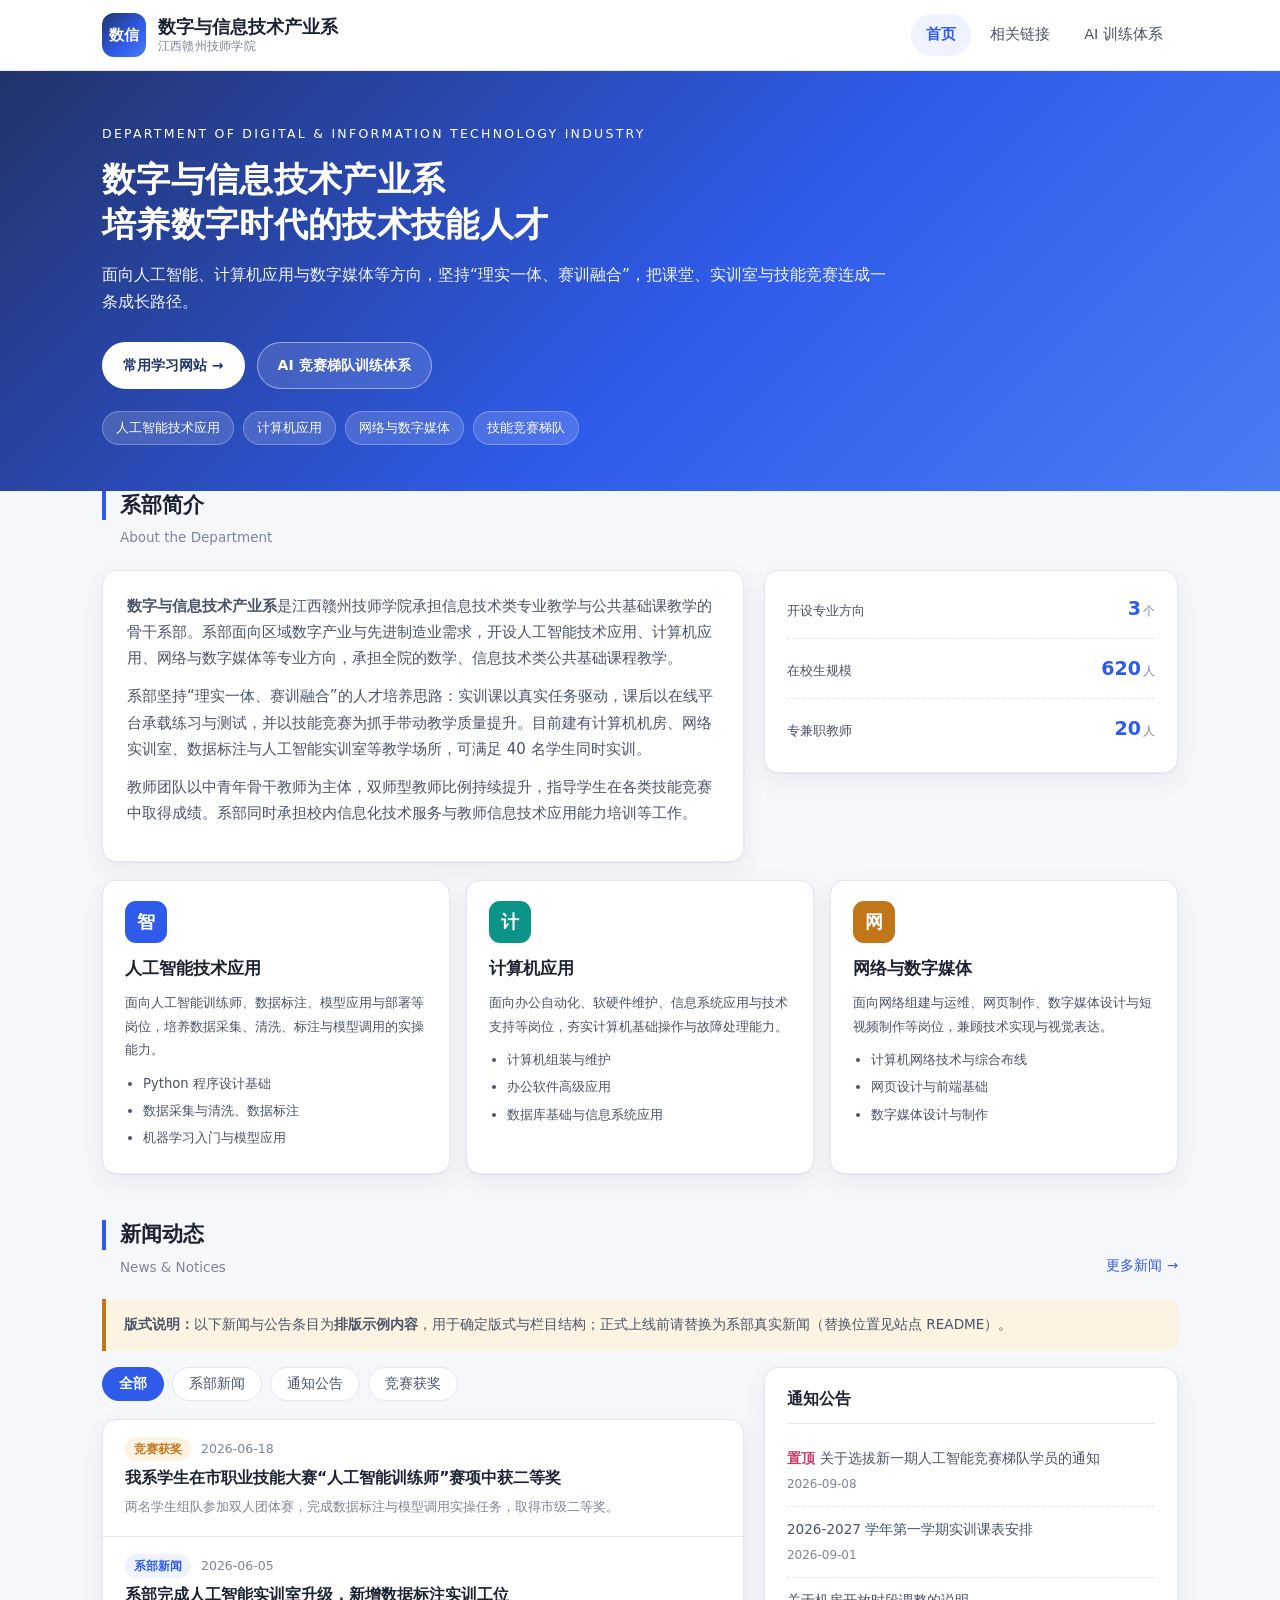
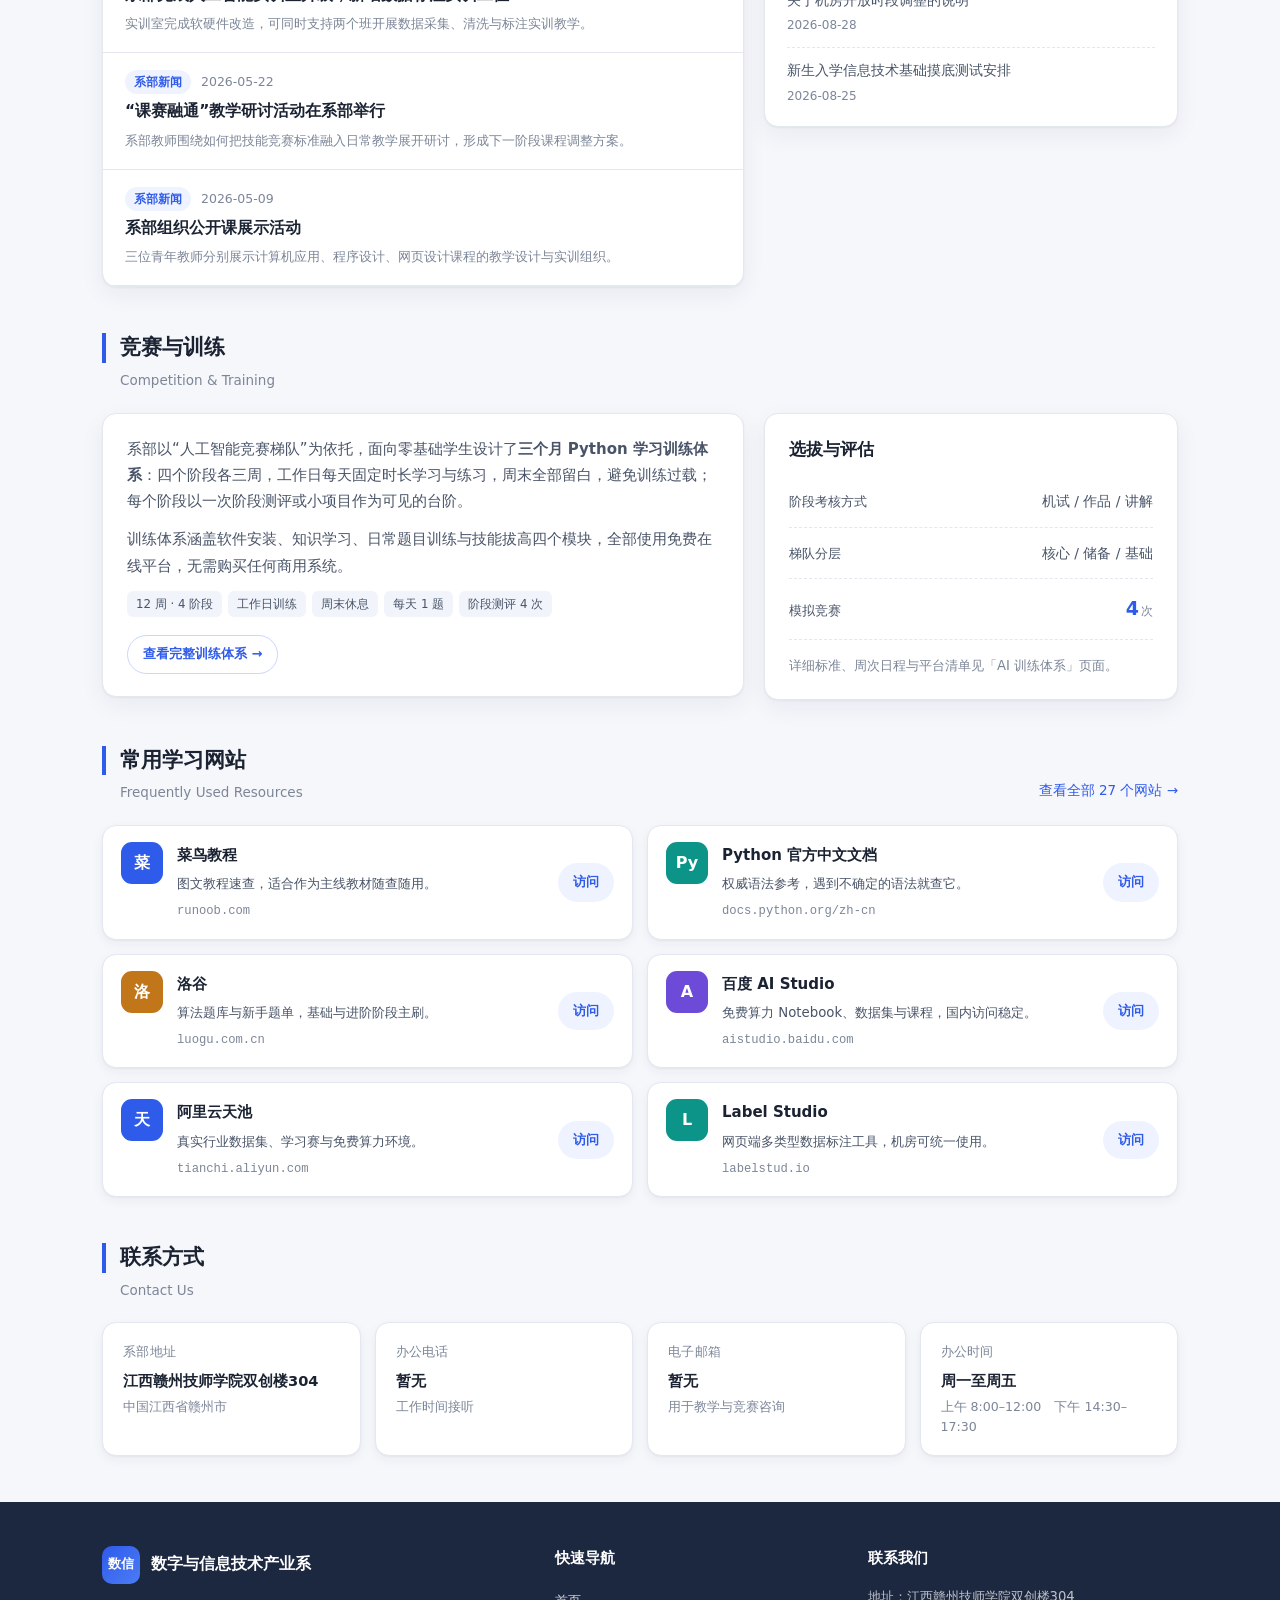
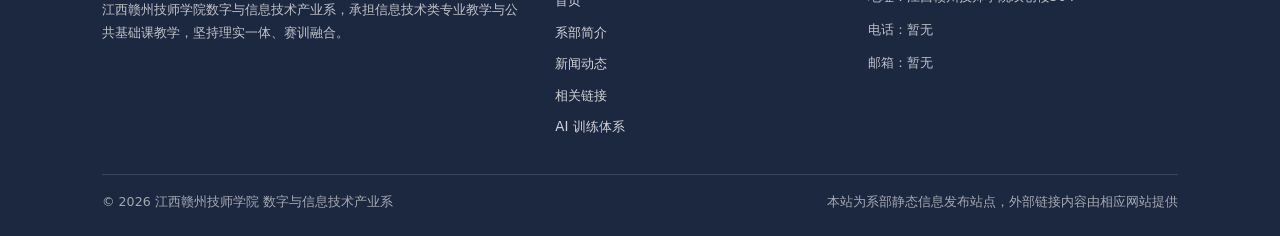
==== index.html @ 23810c28 "初始提交：数字与信息技术产业系系部网站 纯静态站点（零依赖、零构建），共 9 个文件： - index.html    首页（系部简介、概况数据、新闻动态、通知公告、竞赛训练、常用网站、联系方式） -" ====
<!DOCTYPE html>
<html lang="zh-CN">
<head>
<meta charset="UTF-8">
<meta name="viewport" content="width=device-width, initial-scale=1.0">
<title>数字与信息技术产业系 · 江西赣州技师学院</title>
<meta name="description" content="江西赣州技师学院数字与信息技术产业系系部官方网站，提供系部简介、专业方向、新闻动态、通知公告与常用学习资源导航。">
<meta name="keywords" content="数字与信息技术产业系,数信系,江西赣州技师学院,人工智能技术应用,计算机应用,系部官网">
<link rel="icon" href="data:image/svg+xml,%3Csvg xmlns='http://www.w3.org/2000/svg' viewBox='0 0 64 64'%3E%3Crect width='64' height='64' rx='14' fill='%232f5bea'/%3E%3Ctext x='32' y='43' font-size='32' font-family='sans-serif' font-weight='bold' fill='%23ffffff' text-anchor='middle'%3E%E6%95%B0%3C/text%3E%3C/svg%3E">
<link rel="stylesheet" href="assets/css/style.css">
</head>
<body>
<a class="skip-link" href="#main">跳到主要内容</a>

<!-- ══════════ 页头与主导航 ══════════ -->
<header class="site-top">
  <div class="shell">
    <a class="brand" href="index.html">
      <span class="logo">数信</span>
      <span class="brand-text">
        <strong>数字与信息技术产业系</strong>
        <small>江西赣州技师学院</small>
      </span>
    </a>
    <button class="nav-toggle" id="navToggle" aria-label="展开导航菜单" aria-expanded="false" aria-controls="siteNav">☰</button>
    <nav class="site-nav" id="siteNav" aria-label="主导航">
      <a href="index.html" class="active">首页</a>
      <a href="links.html">相关链接</a>
      <a href="training.html">AI 训练体系</a>
    </nav>
  </div>
</header>

<!-- ══════════ Hero ══════════ -->
<div class="hero">
  <div class="shell">
    <p class="eyebrow">Department of Digital &amp; Information Technology Industry</p>
    <h1>数字与信息技术产业系<br>培养数字时代的技术技能人才</h1>
    <p class="lead">面向人工智能、计算机应用与数字媒体等方向，坚持“理实一体、赛训融合”，把课堂、实训室与技能竞赛连成一条成长路径。</p>
    <div class="hero-actions">
      <a class="btn btn-solid" href="links.html">常用学习网站 →</a>
      <a class="btn btn-ghost" href="training.html">AI 竞赛梯队训练体系</a>
    </div>
    <div class="hero-meta">
      <span>人工智能技术应用</span>
      <span>计算机应用</span>
      <span>网络与数字媒体</span>
      <span>技能竞赛梯队</span>
    </div>
  </div>
</div>

<main id="main" class="shell">

  <!-- ══════════ 系部简介 ══════════ -->
  <section class="blk" id="intro">
    <h2 class="sec">系部简介</h2>
    <p class="sec-sub">About the Department</p>
    <div class="split">
      <div class="card">
        <p><strong>数字与信息技术产业系</strong>是江西赣州技师学院承担信息技术类专业教学与公共基础课教学的骨干系部。系部面向区域数字产业与先进制造业需求，开设人工智能技术应用、计算机应用、网络与数字媒体等专业方向，承担全院的数学、信息技术类公共基础课程教学。</p>
        <p>系部坚持“理实一体、赛训融合”的人才培养思路：实训课以真实任务驱动，课后以在线平台承载练习与测试，并以技能竞赛为抓手带动教学质量提升。目前建有计算机机房、网络实训室、数据标注与人工智能实训室等教学场所，可满足 40 名学生同时实训。</p>
        <p>教师团队以中青年骨干教师为主体，双师型教师比例持续提升，指导学生在各类技能竞赛中取得成绩。系部同时承担校内信息化技术服务与教师信息技术应用能力培训等工作。</p>
      </div>
      <aside class="stat-card">
        <div class="stat-row"><span class="k">开设专业方向</span><span class="v">3<small>个</small></span></div>
        <div class="stat-row"><span class="k">在校生规模</span><span class="v">620<small>人</small></span></div>
        <div class="stat-row"><span class="k">专兼职教师</span><span class="v">20<small>人</small></span></div>
      </aside>
    </div>

    <div class="grid grid-3" style="margin-top:18px">
      <div class="dir-card">
        <div class="icon i-brand">智</div>
        <h3>人工智能技术应用</h3>
        <p>面向人工智能训练师、数据标注、模型应用与部署等岗位，培养数据采集、清洗、标注与模型调用的实操能力。</p>
        <ul>
          <li>Python 程序设计基础</li>
          <li>数据采集与清洗、数据标注</li>
          <li>机器学习入门与模型应用</li>
        </ul>
      </div>
      <div class="dir-card">
        <div class="icon i-teal">计</div>
        <h3>计算机应用</h3>
        <p>面向办公自动化、软硬件维护、信息系统应用与技术支持等岗位，夯实计算机基础操作与故障处理能力。</p>
        <ul>
          <li>计算机组装与维护</li>
          <li>办公软件高级应用</li>
          <li>数据库基础与信息系统应用</li>
        </ul>
      </div>
      <div class="dir-card">
        <div class="icon i-amber">网</div>
        <h3>网络与数字媒体</h3>
        <p>面向网络组建与运维、网页制作、数字媒体设计与短视频制作等岗位，兼顾技术实现与视觉表达。</p>
        <ul>
          <li>计算机网络技术与综合布线</li>
          <li>网页设计与前端基础</li>
          <li>数字媒体设计与制作</li>
        </ul>
      </div>
    </div>
  </section>

  <!-- ══════════ 新闻动态 ══════════ -->
  <section class="blk" id="news">
    <div class="sec-head">
      <div>
        <h2 class="sec">新闻动态</h2>
        <p class="sec-sub">News &amp; Notices</p>
      </div>
      <a class="sec-more" href="#news">更多新闻 →</a>
    </div>

    <div class="note tip" style="margin-top:0">
      <p><strong>版式说明：</strong>以下新闻与公告条目为<strong>排版示例内容</strong>，用于确定版式与栏目结构；正式上线前请替换为系部真实新闻（替换位置见站点 README）。</p>
    </div>

    <div class="split">
      <div>
        <div class="tabs" role="tablist" aria-label="新闻分类">
          <button type="button" class="active" data-filter="all">全部</button>
          <button type="button" data-filter="dept">系部新闻</button>
          <button type="button" data-filter="notice">通知公告</button>
          <button type="button" data-filter="award">竞赛获奖</button>
        </div>

        <div class="news-list">
          <a class="news-item" href="#news" data-cat="award">
            <div class="n-top"><span class="tag tag-amber">竞赛获奖</span><span class="date">2026-06-18</span></div>
            <h3>我系学生在市职业技能大赛“人工智能训练师”赛项中获二等奖</h3>
            <p>两名学生组队参加双人团体赛，完成数据标注与模型调用实操任务，取得市级二等奖。</p>
          </a>
          <a class="news-item" href="#news" data-cat="dept">
            <div class="n-top"><span class="tag tag-brand">系部新闻</span><span class="date">2026-06-05</span></div>
            <h3>系部完成人工智能实训室升级，新增数据标注实训工位</h3>
            <p>实训室完成软硬件改造，可同时支持两个班开展数据采集、清洗与标注实训教学。</p>
          </a>
          <a class="news-item" href="#news" data-cat="dept">
            <div class="n-top"><span class="tag tag-brand">系部新闻</span><span class="date">2026-05-22</span></div>
            <h3>“课赛融通”教学研讨活动在系部举行</h3>
            <p>系部教师围绕如何把技能竞赛标准融入日常教学展开研讨，形成下一阶段课程调整方案。</p>
          </a>
          <a class="news-item" href="#news" data-cat="dept">
            <div class="n-top"><span class="tag tag-brand">系部新闻</span><span class="date">2026-05-09</span></div>
            <h3>系部组织公开课展示活动</h3>
            <p>三位青年教师分别展示计算机应用、程序设计、网页设计课程的教学设计与实训组织。</p>
          </a>
          <p class="empty-tip" id="newsEmpty">该分类下暂无内容</p>
        </div>
      </div>

      <aside class="notice-card">
        <h3>通知公告</h3>
        <ul class="notice-list">
          <li>
            <a href="#news"><span class="pin">置顶</span>关于选拔新一期人工智能竞赛梯队学员的通知</a>
            <span class="date">2026-09-08</span>
          </li>
          <li>
            <a href="#news">2026-2027 学年第一学期实训课表安排</a>
            <span class="date">2026-09-01</span>
          </li>
          <li>
            <a href="#news">关于机房开放时段调整的说明</a>
            <span class="date">2026-08-28</span>
          </li>
          <li>
            <a href="#news">新生入学信息技术基础摸底测试安排</a>
            <span class="date">2026-08-25</span>
          </li>
        </ul>
      </aside>
    </div>
  </section>

  <!-- ══════════ 竞赛与训练 ══════════ -->
  <section class="blk" id="train">
    <h2 class="sec">竞赛与训练</h2>
    <p class="sec-sub">Competition &amp; Training</p>
    <div class="split">
      <div class="card">
        <p>系部以“人工智能竞赛梯队”为依托，面向零基础学生设计了<strong>三个月 Python 学习训练体系</strong>：四个阶段各三周，工作日每天固定时长学习与练习，周末全部留白，避免训练过载；每个阶段以一次阶段测评或小项目作为可见的台阶。</p>
        <p>训练体系涵盖软件安装、知识学习、日常题目训练与技能拔高四个模块，全部使用免费在线平台，无需购买任何商用系统。</p>
        <div class="chips">
          <span>12 周 · 4 阶段</span>
          <span>工作日训练</span>
          <span>周末休息</span>
          <span>每天 1 题</span>
          <span>阶段测评 4 次</span>
        </div>
        <p style="margin:18px 0 0"><a class="btn btn-line btn-sm" href="training.html">查看完整训练体系 →</a></p>
      </div>
      <div class="card">
        <h3 style="margin:0 0 12px;font-size:16.5px">选拔与评估</h3>
        <div class="stat-row"><span class="k">阶段考核方式</span><span class="v" style="font-size:14px;color:var(--ink-2);font-weight:500">机试 / 作品 / 讲解</span></div>
        <div class="stat-row"><span class="k">梯队分层</span><span class="v" style="font-size:14px;color:var(--ink-2);font-weight:500">核心 / 储备 / 基础</span></div>
        <div class="stat-row"><span class="k">模拟竞赛</span><span class="v">4<small>次</small></span></div>
        <p style="margin:14px 0 0;font-size:13.2px;color:var(--ink-3)">详细标准、周次日程与平台清单见「AI 训练体系」页面。</p>
      </div>
    </div>
  </section>

  <!-- ══════════ 常用链接速览 ══════════ -->
  <section class="blk" id="quicklinks">
    <div class="sec-head">
      <div>
        <h2 class="sec">常用学习网站</h2>
        <p class="sec-sub">Frequently Used Resources</p>
      </div>
      <a class="sec-more" href="links.html">查看全部 27 个网站 →</a>
    </div>
    <div class="bm-grid">
      <div class="bookmark">
        <span class="bm-badge i-brand">菜</span>
        <div class="bm-body">
          <div class="bm-name"><strong>菜鸟教程</strong></div>
          <p class="bm-desc">图文教程速查，适合作为主线教材随查随用。</p>
          <span class="bm-host">runoob.com</span>
        </div>
        <a class="bm-go" href="https://www.runoob.com/" target="_blank" rel="noopener noreferrer">访问</a>
      </div>
      <div class="bookmark">
        <span class="bm-badge i-teal">Py</span>
        <div class="bm-body">
          <div class="bm-name"><strong>Python 官方中文文档</strong></div>
          <p class="bm-desc">权威语法参考，遇到不确定的语法就查它。</p>
          <span class="bm-host">docs.python.org/zh-cn</span>
        </div>
        <a class="bm-go" href="https://docs.python.org/zh-cn/3/" target="_blank" rel="noopener noreferrer">访问</a>
      </div>
      <div class="bookmark">
        <span class="bm-badge i-amber">洛</span>
        <div class="bm-body">
          <div class="bm-name"><strong>洛谷</strong></div>
          <p class="bm-desc">算法题库与新手题单，基础与进阶阶段主刷。</p>
          <span class="bm-host">luogu.com.cn</span>
        </div>
        <a class="bm-go" href="https://www.luogu.com.cn/" target="_blank" rel="noopener noreferrer">访问</a>
      </div>
      <div class="bookmark">
        <span class="bm-badge i-violet">A</span>
        <div class="bm-body">
          <div class="bm-name"><strong>百度 AI Studio</strong></div>
          <p class="bm-desc">免费算力 Notebook、数据集与课程，国内访问稳定。</p>
          <span class="bm-host">aistudio.baidu.com</span>
        </div>
        <a class="bm-go" href="https://aistudio.baidu.com/" target="_blank" rel="noopener noreferrer">访问</a>
      </div>
      <div class="bookmark">
        <span class="bm-badge i-brand">天</span>
        <div class="bm-body">
          <div class="bm-name"><strong>阿里云天池</strong></div>
          <p class="bm-desc">真实行业数据集、学习赛与免费算力环境。</p>
          <span class="bm-host">tianchi.aliyun.com</span>
        </div>
        <a class="bm-go" href="https://tianchi.aliyun.com/" target="_blank" rel="noopener noreferrer">访问</a>
      </div>
      <div class="bookmark">
        <span class="bm-badge i-teal">L</span>
        <div class="bm-body">
          <div class="bm-name"><strong>Label Studio</strong></div>
          <p class="bm-desc">网页端多类型数据标注工具，机房可统一使用。</p>
          <span class="bm-host">labelstud.io</span>
        </div>
        <a class="bm-go" href="https://labelstud.io/" target="_blank" rel="noopener noreferrer">访问</a>
      </div>
    </div>
  </section>

  <!-- ══════════ 联系方式 ══════════ -->
  <section class="blk" id="contact">
    <h2 class="sec">联系方式</h2>
    <p class="sec-sub">Contact Us</p>
    <div class="contact-grid">
      <div class="contact-item">
        <div class="k">系部地址</div>
        <div class="v">江西赣州技师学院双创楼304<small>中国江西省赣州市</small></div>
      </div>
      <div class="contact-item">
        <div class="k">办公电话</div>
        <div class="v">暂无<small>工作时间接听</small></div>
      </div>
      <div class="contact-item">
        <div class="k">电子邮箱</div>
        <div class="v">暂无<small>用于教学与竞赛咨询</small></div>
      </div>
      <div class="contact-item">
        <div class="k">办公时间</div>
        <div class="v">周一至周五<small>上午 8:00–12:00　下午 14:30–17:30</small></div>
      </div>
    </div>
  </section>

</main>

<!-- ══════════ 页脚 ══════════ -->
<footer class="site-footer">
  <div class="shell">
    <div class="footer-grid">
      <div>
        <div class="f-brand">
          <span class="logo">数信</span>
          <strong>数字与信息技术产业系</strong>
        </div>
        <p>江西赣州技师学院数字与信息技术产业系，承担信息技术类专业教学与公共基础课教学，坚持理实一体、赛训融合。</p>
      </div>
      <div>
        <h4>快速导航</h4>
        <a href="index.html">首页</a>
        <a href="index.html#intro">系部简介</a>
        <a href="index.html#news">新闻动态</a>
        <a href="links.html">相关链接</a>
        <a href="training.html">AI 训练体系</a>
      </div>
      <div>
        <h4>联系我们</h4>
        <p>地址：江西赣州技师学院双创楼304</p>
        <p>电话：暂无</p>
        <p>邮箱：暂无</p>
      </div>
    </div>
    <div class="footer-bottom">
      <span>© <span id="year">2026</span> 江西赣州技师学院 数字与信息技术产业系</span>
      <span>本站为系部静态信息发布站点，外部链接内容由相应网站提供</span>
    </div>
  </div>
</footer>

<button class="to-top" id="toTop" type="button" aria-label="返回顶部">↑</button>
<script src="assets/js/main.js"></script>
</body>
</html>
---- assets/css/style.css ----
/* ============================================================
   数字与信息技术产业系 · 系部网站全站样式表
   ------------------------------------------------------------
   结构：
     01 设计令牌（颜色 / 圆角 / 阴影 / 容器）
     02 基础排版
     03 页头与导航
     04 首页 Hero 与内页页头
     05 通用版块与标题
     06 卡片 / 栅格 / 数据卡
     07 新闻动态与标签切换
     08 书签卡（相关链接页）
     09 搜索与分类锚点
     10 联系方式 / 页脚 / 返回顶部
     11 占位标记（上线前一键隐藏）
     12 响应式
     13 打印
   ============================================================ */

/* ── 01 设计令牌 ─────────────────────────────────────────── */
:root{
  --bg:#f6f7fb;
  --paper:#ffffff;
  --ink:#1b2333;
  --ink-2:#495468;
  --ink-3:#7c8698;
  --line:#e3e7ef;
  --brand:#2f5bea;
  --brand-deep:#22336b;
  --brand-soft:#eef3ff;
  --teal:#0d9488;   --teal-soft:#e6f7f5;
  --amber:#c2761a;  --amber-soft:#fdf3e3;
  --rose:#c2416b;   --rose-soft:#fdeef3;
  --violet:#6d4bd8; --violet-soft:#f1ecfe;

  --radius:14px;
  --radius-sm:10px;
  --shadow:0 1px 2px rgba(20,30,60,.05),0 8px 24px rgba(20,30,60,.06);
  --shadow-sm:0 1px 2px rgba(20,30,60,.04),0 4px 12px rgba(20,30,60,.05);

  --shell:1120px;
  --header-h:70px;

  /* 占位标记配色 */
  --ph-bg:#fff6d9;
  --ph-line:#d8a72a;
  --ph-ink:#7a5406;
}

*{box-sizing:border-box;}
html{scroll-behavior:smooth;}

/* ── 02 基础排版 ─────────────────────────────────────────── */
body{
  margin:0;
  background:var(--bg);
  color:var(--ink);
  font-family:"PingFang SC","Microsoft YaHei","Hiragino Sans GB","Source Han Sans SC",system-ui,-apple-system,"Segoe UI",sans-serif;
  font-size:15px;
  line-height:1.75;
  -webkit-font-smoothing:antialiased;
}
.shell{max-width:var(--shell);margin:0 auto;padding:0 22px;}
h1,h2,h3,h4{color:var(--ink);}
p{margin:0 0 12px;color:var(--ink-2);}
a{color:var(--brand);text-decoration:none;}
a:hover{text-decoration:underline;}
img{max-width:100%;height:auto;}
.skip-link{
  position:absolute;left:-9999px;top:0;background:var(--brand);color:#fff;
  padding:10px 16px;border-radius:0 0 var(--radius-sm) 0;z-index:99;
}
.skip-link:focus{left:0;}

/* ── 03 页头与导航 ───────────────────────────────────────── */
.site-top{
  position:sticky;top:0;z-index:50;
  background:rgba(255,255,255,.96);
  backdrop-filter:saturate(180%) blur(8px);
  border-bottom:1px solid var(--line);
}
.site-top .shell{display:flex;align-items:center;gap:18px;min-height:var(--header-h);}
.brand{display:flex;align-items:center;gap:12px;text-decoration:none !important;flex:none;}
.brand .logo{
  width:44px;height:44px;border-radius:12px;flex:none;
  background:linear-gradient(135deg,#22336b,#2f5bea 60%,#4b7cf5);
  color:#fff;display:grid;place-items:center;
  font-size:15px;font-weight:700;letter-spacing:.02em;
}
.brand .brand-text{display:flex;flex-direction:column;line-height:1.3;}
.brand .brand-text strong{font-size:17.5px;color:var(--ink);font-weight:700;}
.brand .brand-text small{font-size:11.5px;color:var(--ink-3);letter-spacing:.02em;}

.site-nav{margin-left:auto;display:flex;align-items:center;gap:4px;}
.site-nav a{
  display:block;padding:8px 15px;border-radius:999px;
  font-size:14.5px;color:var(--ink-2);text-decoration:none !important;
  white-space:nowrap;transition:background .18s,color .18s;
}
.site-nav a:hover{background:var(--brand-soft);color:var(--brand);}
.site-nav a.active{background:var(--brand-soft);color:var(--brand);font-weight:600;}

.nav-toggle{
  display:none;margin-left:auto;width:42px;height:42px;flex:none;
  border:1px solid var(--line);border-radius:var(--radius-sm);background:#fff;
  color:var(--ink);font-size:19px;line-height:1;cursor:pointer;
}
.nav-toggle:active{background:var(--brand-soft);}

/* ── 04 Hero 与内页页头 ──────────────────────────────────── */
.hero{
  background:linear-gradient(135deg,#22336b 0%,#2f5bea 55%,#4b7cf5 100%);
  color:#fff;padding:52px 0 46px;
}
.hero .eyebrow{
  margin:0 0 12px;font-size:12.5px;letter-spacing:.18em;
  text-transform:uppercase;color:#fff;opacity:1;
}
.hero h1{margin:0 0 14px;font-size:34px;line-height:1.34;color:#fff;font-weight:700;letter-spacing:.01em;}
.hero p.lead{margin:0;font-size:15.5px;color:rgba(255,255,255,.94);max-width:800px;}
.hero-actions{display:flex;flex-wrap:wrap;gap:12px;margin-top:26px;}
.hero-meta{display:flex;flex-wrap:wrap;gap:9px;margin-top:22px;}
.hero-meta span{
  background:rgba(255,255,255,.15);border:1px solid rgba(255,255,255,.28);
  padding:5px 13px;border-radius:999px;font-size:12.5px;color:#fff;
  backdrop-filter:blur(4px);
}
.btn{
  display:inline-flex;align-items:center;gap:7px;
  padding:10px 20px;border-radius:999px;font-size:14px;font-weight:600;
  border:1px solid transparent;cursor:pointer;text-decoration:none !important;
  transition:transform .15s,box-shadow .18s,background .18s;
}
.btn-solid{background:#fff;color:var(--brand-deep);}
.btn-solid:hover{transform:translateY(-1px);box-shadow:0 8px 20px rgba(0,0,0,.16);}
.btn-ghost{background:rgba(255,255,255,.12);color:#fff;border-color:rgba(255,255,255,.45);}
.btn-ghost:hover{background:rgba(255,255,255,.22);}
.btn-line{background:#fff;color:var(--brand);border-color:#c9d7fb;}
.btn-line:hover{background:var(--brand-soft);}
.btn-sm{padding:7px 15px;font-size:13px;}

.page-head{
  background:linear-gradient(135deg,#22336b 0%,#2f5bea 60%,#4b7cf5 100%);
  color:#fff;padding:34px 0 30px;
}
.page-head h1{margin:0 0 8px;font-size:26px;color:#fff;font-weight:700;}
.page-head p{margin:0;color:rgba(255,255,255,.92);font-size:14px;max-width:820px;}
.crumb{margin:0 0 12px;font-size:12.5px;color:rgba(255,255,255,.8);}
.crumb a{color:rgba(255,255,255,.92);text-decoration:none;}
.crumb a:hover{text-decoration:underline;}

/* ── 05 通用版块与标题 ───────────────────────────────────── */
main{display:block;padding-top:34px;}
section.blk{margin-bottom:46px;scroll-margin-top:88px;}
h2.sec{
  font-size:21px;margin:0 0 6px;padding-left:14px;
  border-left:4px solid var(--brand);line-height:1.4;font-weight:700;
}
.sec-sub{color:var(--ink-3);font-size:13.5px;margin:0 0 20px;padding-left:18px;}
.sec-head{display:flex;align-items:flex-end;justify-content:space-between;gap:16px;flex-wrap:wrap;}
.sec-more{font-size:13.5px;color:var(--brand);white-space:nowrap;padding-bottom:22px;}

.card{
  background:var(--paper);border:1px solid var(--line);border-radius:var(--radius);
  box-shadow:var(--shadow);padding:22px 24px;
}
.note{
  border-left:4px solid var(--brand);background:var(--brand-soft);
  border-radius:0 10px 10px 0;padding:14px 18px;margin:16px 0;
  font-size:13.6px;color:var(--ink-2);
}
.note.ok{border-color:var(--teal);background:var(--teal-soft);}
.note.warn{border-color:var(--rose);background:var(--rose-soft);}
.note.tip{border-color:var(--amber);background:var(--amber-soft);}
.note p:last-child{margin-bottom:0;}

.chips{display:flex;flex-wrap:wrap;gap:6px;margin-top:6px;}
.chips span{font-size:11.8px;background:#f1f4fb;color:var(--ink-2);padding:3px 9px;border-radius:6px;}
.tag{
  display:inline-block;font-size:11.5px;font-weight:600;
  padding:2px 9px;border-radius:999px;white-space:nowrap;
}
.tag-brand{background:var(--brand-soft);color:var(--brand);}
.tag-teal{background:var(--teal-soft);color:var(--teal);}
.tag-amber{background:var(--amber-soft);color:var(--amber);}
.tag-violet{background:var(--violet-soft);color:var(--violet);}
.tag-gray{background:#f1f4fb;color:var(--ink-2);}

/* ── 06 卡片 / 栅格 / 数据卡 ─────────────────────────────── */
.grid{display:grid;gap:16px;}
.grid-2{grid-template-columns:repeat(auto-fit,minmax(320px,1fr));}
.grid-3{grid-template-columns:repeat(auto-fit,minmax(248px,1fr));}
.grid-4{grid-template-columns:repeat(auto-fit,minmax(200px,1fr));}
.split{display:grid;grid-template-columns:1.55fr 1fr;gap:20px;align-items:start;}

.dir-card{
  background:var(--paper);border:1px solid var(--line);border-radius:var(--radius);
  box-shadow:var(--shadow);padding:20px 22px;
}
.dir-card .icon{
  width:42px;height:42px;border-radius:11px;display:grid;place-items:center;
  font-size:18px;font-weight:700;color:#fff;margin-bottom:12px;
}
.dir-card h3{margin:0 0 8px;font-size:16.5px;}
.dir-card p{font-size:13.4px;margin-bottom:10px;}
.dir-card ul{margin:0;padding-left:18px;color:var(--ink-2);font-size:13.2px;}
.dir-card li{margin-bottom:4px;}
.i-brand{background:var(--brand);} .i-teal{background:var(--teal);}
.i-amber{background:var(--amber);} .i-violet{background:var(--violet);}

.stat-card{background:var(--paper);border:1px solid var(--line);border-radius:var(--radius);box-shadow:var(--shadow);padding:8px 22px 14px;}
.stat-row{display:flex;align-items:baseline;justify-content:space-between;gap:10px;padding:13px 0;border-bottom:1px dashed var(--line);}
.stat-row:last-child{border-bottom:none;}
.stat-row .k{font-size:13.4px;color:var(--ink-2);}
.stat-row .v{font-size:19px;font-weight:700;color:var(--brand);font-variant-numeric:tabular-nums;}
.stat-row .v small{font-size:12px;color:var(--ink-3);font-weight:500;margin-left:2px;}

/* ── 07 新闻动态与标签切换 ───────────────────────────────── */
.tabs{display:flex;flex-wrap:wrap;gap:8px;margin:0 0 18px;}
.tabs button{
  border:1px solid var(--line);background:#fff;color:var(--ink-2);
  padding:7px 16px;border-radius:999px;font-size:13.5px;cursor:pointer;
  font-family:inherit;transition:background .18s,color .18s,border-color .18s;
}
.tabs button:hover{border-color:#c9d7fb;color:var(--brand);}
.tabs button.active{background:var(--brand);border-color:var(--brand);color:#fff;font-weight:600;}

.news-list{background:var(--paper);border:1px solid var(--line);border-radius:var(--radius);box-shadow:var(--shadow);overflow:hidden;}
.news-item{display:block;padding:17px 22px;border-bottom:1px solid var(--line);text-decoration:none !important;transition:background .18s;}
.news-item:last-child{border-bottom:none;}
.news-item:hover{background:#fafbff;}
.news-item .n-top{display:flex;align-items:center;gap:10px;margin-bottom:6px;}
.news-item .date{font-size:12.5px;color:var(--ink-3);font-variant-numeric:tabular-nums;}
.news-item h3{margin:0 0 5px;font-size:15.5px;line-height:1.5;}
.news-item:hover h3{color:var(--brand);}
.news-item p{margin:0;font-size:13.3px;color:var(--ink-3);}
.news-item[hidden]{display:none;}

.notice-card{background:var(--paper);border:1px solid var(--line);border-radius:var(--radius);box-shadow:var(--shadow);padding:18px 22px 8px;}
.notice-card h3{margin:0 0 12px;font-size:15.5px;padding-bottom:10px;border-bottom:1px solid var(--line);}
.notice-list{list-style:none;margin:0;padding:0;}
.notice-list li{padding:11px 0;border-bottom:1px dashed var(--line);font-size:13.6px;}
.notice-list li:last-child{border-bottom:none;}
.notice-list a{color:var(--ink-2);text-decoration:none;display:block;}
.notice-list a:hover{color:var(--brand);}
.notice-list .date{display:block;font-size:12px;color:var(--ink-3);margin-top:3px;}
.notice-list .pin{color:var(--rose);font-weight:600;margin-right:5px;}

/* ── 08 书签卡 ───────────────────────────────────────────── */
.bm-grid{display:grid;gap:14px;grid-template-columns:repeat(auto-fill,minmax(404px,1fr));}
.bookmark{
  display:flex;gap:14px;align-items:flex-start;
  background:var(--paper);border:1px solid var(--line);border-radius:var(--radius);
  box-shadow:var(--shadow-sm);padding:16px 18px;
  transition:transform .16s,box-shadow .18s,border-color .18s;
}
.bookmark:hover{transform:translateY(-2px);box-shadow:var(--shadow);border-color:#c9d7fb;}
.bookmark[hidden]{display:none;}
.bm-badge{
  flex:none;width:42px;height:42px;border-radius:11px;display:grid;place-items:center;
  color:#fff;font-size:16px;font-weight:700;letter-spacing:0;
}
.bm-body{flex:1;min-width:0;}
.bm-name{display:flex;align-items:center;gap:8px;flex-wrap:wrap;margin-bottom:4px;}
.bm-name strong{font-size:15px;color:var(--ink);font-weight:600;}
.bm-desc{margin:0 0 6px;font-size:13.3px;color:var(--ink-2);}
.bm-host{
  display:block;font-size:12.2px;color:var(--ink-3);
  font-family:"JetBrains Mono",Consolas,monospace;
  overflow:hidden;text-overflow:ellipsis;white-space:nowrap;
}
.bm-tip{margin:7px 0 0;font-size:12.4px;color:var(--ink-3);}
.bm-tip b{color:var(--teal);font-weight:600;}
.bm-go{
  flex:none;align-self:center;padding:7px 14px;border-radius:999px;
  background:var(--brand-soft);color:var(--brand);font-size:13px;font-weight:600;
  text-decoration:none !important;white-space:nowrap;border:1px solid transparent;
}
.bm-go:hover{background:var(--brand);color:#fff;}
.bm-flag{font-size:11px;padding:1px 7px;border-radius:5px;background:var(--amber-soft);color:var(--amber);font-weight:600;}

.cat-head{
  display:flex;align-items:center;gap:12px;flex-wrap:wrap;
  margin:34px 0 16px;padding-bottom:12px;border-bottom:2px solid var(--line);
  scroll-margin-top:88px;
}
.cat-head .no{
  width:32px;height:32px;border-radius:9px;flex:none;
  background:var(--brand);color:#fff;display:grid;place-items:center;
  font-size:14px;font-weight:700;
}
.cat-head h2{margin:0;font-size:18.5px;font-weight:700;border:none;padding:0;}
.cat-head .cnt{font-size:12.5px;color:var(--ink-3);}
.cat-head .cat-note{margin-left:auto;font-size:12.8px;color:var(--ink-3);}
.cat-head.c-teal .no{background:var(--teal);}
.cat-head.c-amber .no{background:var(--amber);}

/* ── 09 搜索与分类锚点 ───────────────────────────────────── */
.toolbar{
  background:var(--paper);border:1px solid var(--line);border-radius:var(--radius);
  box-shadow:var(--shadow);padding:18px 22px;margin-bottom:6px;
}
.toolbar .row{display:flex;gap:14px;align-items:center;flex-wrap:wrap;}
.search-box{position:relative;flex:1;min-width:240px;}
.search-box input{
  width:100%;padding:11px 15px 11px 40px;font-size:14px;font-family:inherit;
  border:1px solid var(--line);border-radius:var(--radius-sm);background:#fcfdff;color:var(--ink);
}
.search-box input:focus{outline:none;border-color:var(--brand);background:#fff;box-shadow:0 0 0 3px var(--brand-soft);}
.search-box .icon{
  position:absolute;left:14px;top:50%;transform:translateY(-50%);
  color:var(--ink-3);font-size:14px;pointer-events:none;
}
.anchor-nav{display:flex;flex-wrap:wrap;gap:8px;}
.anchor-nav a{
  font-size:13px;padding:8px 14px;border-radius:999px;
  background:#f1f4fb;color:var(--ink-2);text-decoration:none !important;
  border:1px solid transparent;
}
.anchor-nav a:hover{background:var(--brand-soft);color:var(--brand);}
.empty-tip{display:none;text-align:center;color:var(--ink-3);font-size:13.6px;padding:40px 0;}
.empty-tip.show{display:block;}

/* ── 10 联系方式 / 页脚 / 返回顶部 ───────────────────────── */
.contact-grid{display:grid;gap:14px;grid-template-columns:repeat(auto-fit,minmax(230px,1fr));}
.contact-item{background:var(--paper);border:1px solid var(--line);border-radius:var(--radius);box-shadow:var(--shadow-sm);padding:18px 20px;}
.contact-item .k{font-size:12.5px;color:var(--ink-3);letter-spacing:.02em;}
.contact-item .v{margin-top:6px;font-size:14.6px;color:var(--ink);font-weight:600;line-height:1.6;}
.contact-item .v small{display:block;font-size:12.6px;color:var(--ink-3);font-weight:400;margin-top:4px;}

.site-footer{
  background:#1c2740;color:rgba(255,255,255,.74);
  margin-top:20px;padding:44px 0 0;font-size:13.4px;
  border-top:none;text-align:left;
}
.footer-grid{display:grid;grid-template-columns:1.5fr 1fr 1.1fr;gap:30px;padding-bottom:32px;}
.site-footer h4{margin:0 0 14px;font-size:14.5px;color:#fff;font-weight:600;}
.site-footer p{color:rgba(255,255,255,.72);font-size:13.2px;margin:0 0 10px;}
.site-footer a{color:rgba(255,255,255,.8);text-decoration:none;display:block;padding:4px 0;font-size:13.4px;}
.site-footer a:hover{color:#fff;text-decoration:underline;}
.site-footer .f-brand{display:flex;align-items:center;gap:11px;margin-bottom:14px;}
.site-footer .f-brand .logo{
  width:38px;height:38px;border-radius:10px;flex:none;
  background:linear-gradient(135deg,#2f5bea,#4b7cf5);color:#fff;
  display:grid;place-items:center;font-size:13px;font-weight:700;
}
.site-footer .f-brand strong{color:#fff;font-size:15.5px;}
.footer-bottom{
  border-top:1px solid rgba(255,255,255,.14);
  padding:16px 0 22px;font-size:12.6px;color:rgba(255,255,255,.6);
  display:flex;justify-content:space-between;gap:12px;flex-wrap:wrap;
}
.to-top{
  position:fixed;right:22px;bottom:26px;z-index:40;
  width:44px;height:44px;border-radius:50%;border:none;cursor:pointer;
  background:var(--brand);color:#fff;font-size:17px;line-height:1;
  box-shadow:0 8px 22px rgba(47,91,234,.35);
  opacity:0;visibility:hidden;transition:opacity .2s,visibility .2s,transform .2s;
}
.to-top.show{opacity:1;visibility:visible;}
.to-top:hover{transform:translateY(-2px);}

/* ── 11 占位标记（上线前一键隐藏） ───────────────────────── */
.ph{
  background:var(--ph-bg);color:var(--ph-ink);
  border-bottom:1px dashed var(--ph-line);
  padding:0 4px;border-radius:3px;font-style:normal;
}
body.launched .ph{background:none;color:inherit;border-bottom:none;padding:0;}

/* ── 12 响应式 ───────────────────────────────────────────── */
@media (max-width:920px){
  .split{grid-template-columns:1fr;}
  .footer-grid{grid-template-columns:1fr 1fr;gap:24px;}
}
@media (max-width:768px){
  .site-top .shell{flex-wrap:wrap;padding-top:10px;padding-bottom:10px;gap:10px;}
  .nav-toggle{display:block;}
  .site-nav{
    order:3;width:100%;margin-left:0;display:none;
    flex-direction:column;align-items:stretch;gap:2px;
    padding:8px 0 4px;border-top:1px solid var(--line);
  }
  .site-nav.open{display:flex;}
  .site-nav a{padding:11px 14px;border-radius:var(--radius-sm);font-size:15px;}
  .hero{padding:40px 0 34px;}
  .hero h1{font-size:25px;}
  .hero p.lead{font-size:14.5px;}
  .page-head{padding:26px 0 24px;}
  .page-head h1{font-size:21px;}
  main{padding-top:26px;}
  section.blk{margin-bottom:36px;}
  h2.sec{font-size:19px;}
  .card,.dir-card{padding:18px 18px;}
  .bm-grid{grid-template-columns:1fr;}
  .bookmark{flex-wrap:wrap;}
  .bm-go{align-self:flex-start;margin-left:56px;}
  .footer-grid{grid-template-columns:1fr;}
  .footer-bottom{flex-direction:column;gap:6px;}
}
@media (max-width:420px){
  .hero h1{font-size:22px;}
  .bm-grid{grid-template-columns:1fr;}
}

/* ── 13 打印 ─────────────────────────────────────────────── */
@media print{
  body{background:#fff;}
  .site-top,.site-footer,.to-top,.hero-actions,.toolbar,.anchor-nav,.bm-go,.nav-toggle{display:none !important;}
  .hero,.page-head{background:none !important;color:#000 !important;padding:0 0 12px;}
  .hero h1,.page-head h1{color:#000 !important;}
  .hero p.lead,.page-head p,.crumb,.crumb a{color:#333 !important;}
  .card,.dir-card,.bookmark,.stat-card,.news-list,.notice-card,.contact-item{box-shadow:none;page-break-inside:avoid;}
  .shell{max-width:none;padding:0;}
}
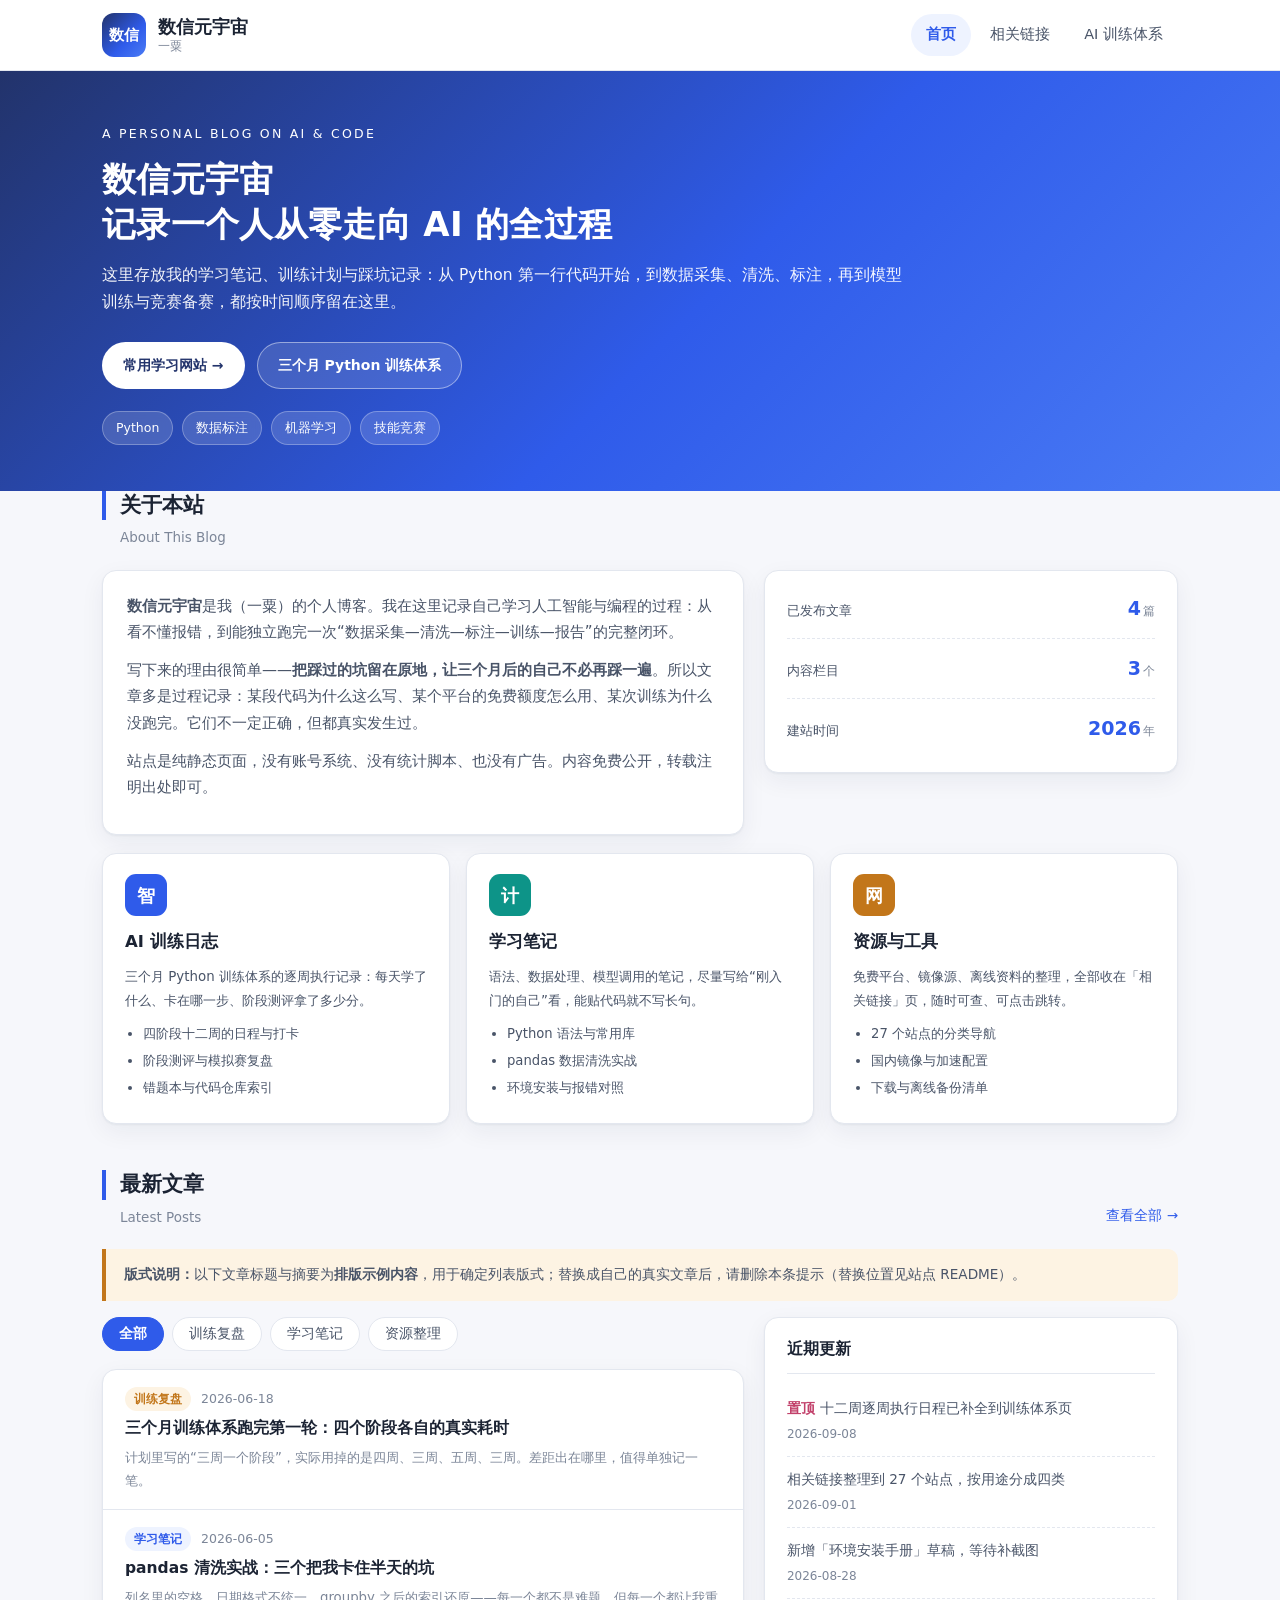
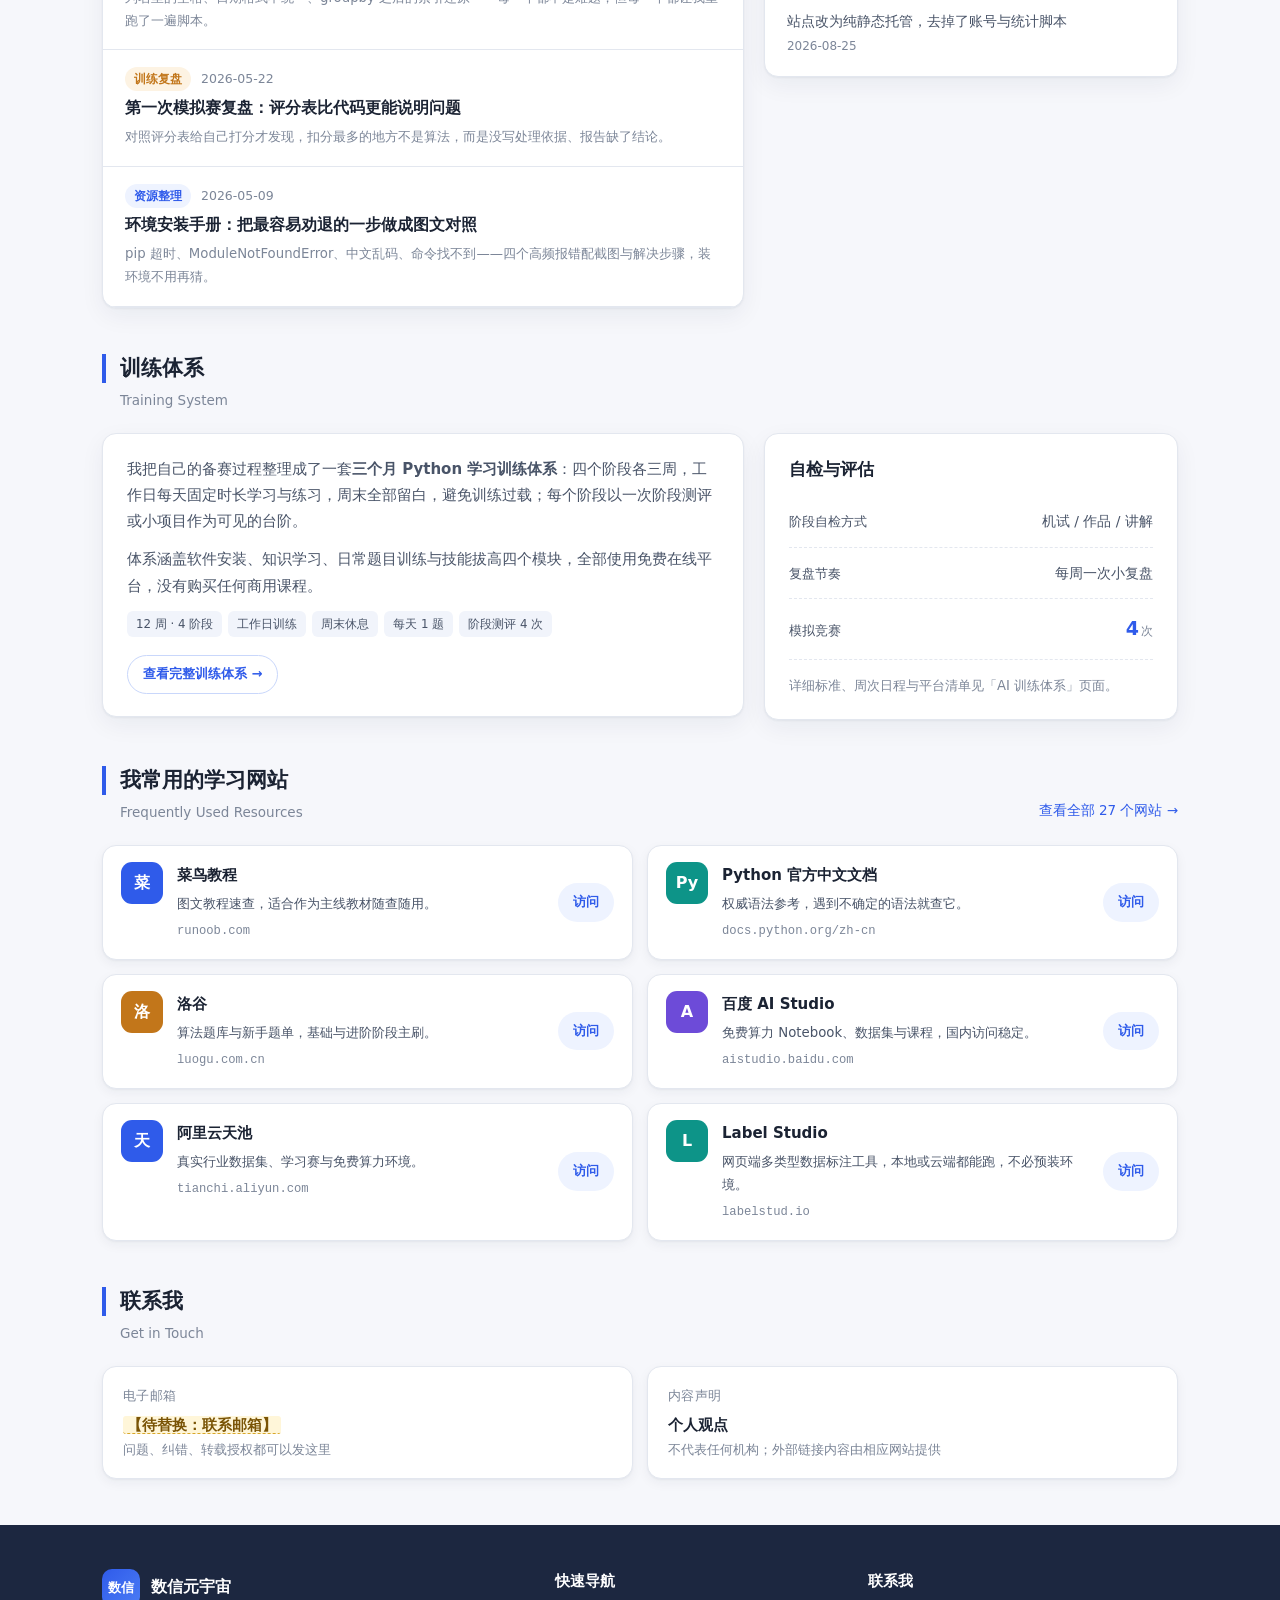
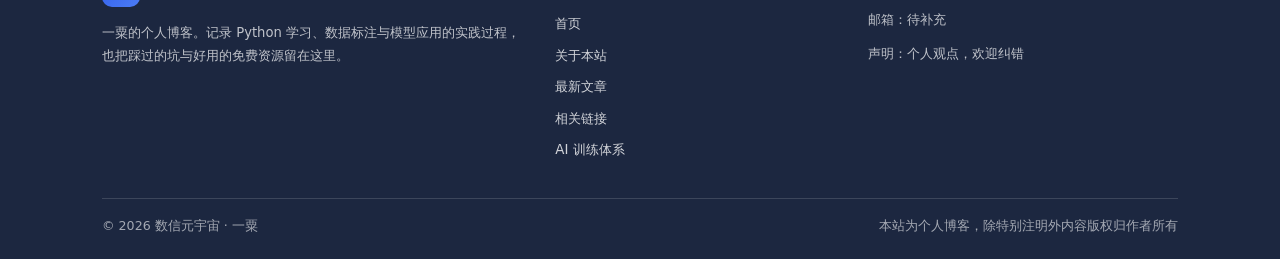
==== commit 89436342: "站点改设为个人博客「数信元宇宙」，移除全部院校信息" ====
--- a/index.html
+++ b/index.html
@@ -3,9 +3,9 @@
 <head>
 <meta charset="UTF-8">
 <meta name="viewport" content="width=device-width, initial-scale=1.0">
-<title>数字与信息技术产业系 · 江西赣州技师学院</title>
-<meta name="description" content="江西赣州技师学院数字与信息技术产业系系部官方网站，提供系部简介、专业方向、新闻动态、通知公告与常用学习资源导航。">
-<meta name="keywords" content="数字与信息技术产业系,数信系,江西赣州技师学院,人工智能技术应用,计算机应用,系部官网">
+<title>数信元宇宙 · 一粟的个人博客</title>
+<meta name="description" content="数信元宇宙是一粟的个人博客，记录 Python 学习、数据标注与机器学习实践、技能竞赛备赛的笔记与复盘，并整理了一份免费学习资源导航。">
+<meta name="keywords" content="数信元宇宙,一粟,个人博客,Python 学习笔记,人工智能训练,数据标注,技能竞赛,学习资源导航">
 <link rel="icon" href="data:image/svg+xml,%3Csvg xmlns='http://www.w3.org/2000/svg' viewBox='0 0 64 64'%3E%3Crect width='64' height='64' rx='14' fill='%232f5bea'/%3E%3Ctext x='32' y='43' font-size='32' font-family='sans-serif' font-weight='bold' fill='%23ffffff' text-anchor='middle'%3E%E6%95%B0%3C/text%3E%3C/svg%3E">
 <link rel="stylesheet" href="assets/css/style.css">
 </head>
@@ -18,8 +18,8 @@
     <a class="brand" href="index.html">
       <span class="logo">数信</span>
       <span class="brand-text">
-        <strong>数字与信息技术产业系</strong>
-        <small>江西赣州技师学院</small>
+        <strong>数信元宇宙</strong>
+        <small>一粟</small>
       </span>
     </a>
     <button class="nav-toggle" id="navToggle" aria-label="展开导航菜单" aria-expanded="false" aria-controls="siteNav">☰</button>
@@ -34,140 +34,140 @@
 <!-- ══════════ Hero ══════════ -->
 <div class="hero">
   <div class="shell">
-    <p class="eyebrow">Department of Digital &amp; Information Technology Industry</p>
-    <h1>数字与信息技术产业系<br>培养数字时代的技术技能人才</h1>
-    <p class="lead">面向人工智能、计算机应用与数字媒体等方向，坚持“理实一体、赛训融合”，把课堂、实训室与技能竞赛连成一条成长路径。</p>
+    <p class="eyebrow">A Personal Blog on AI &amp; Code</p>
+    <h1>数信元宇宙<br>记录一个人从零走向 AI 的全过程</h1>
+    <p class="lead">这里存放我的学习笔记、训练计划与踩坑记录：从 Python 第一行代码开始，到数据采集、清洗、标注，再到模型训练与竞赛备赛，都按时间顺序留在这里。</p>
     <div class="hero-actions">
       <a class="btn btn-solid" href="links.html">常用学习网站 →</a>
-      <a class="btn btn-ghost" href="training.html">AI 竞赛梯队训练体系</a>
+      <a class="btn btn-ghost" href="training.html">三个月 Python 训练体系</a>
     </div>
     <div class="hero-meta">
-      <span>人工智能技术应用</span>
-      <span>计算机应用</span>
-      <span>网络与数字媒体</span>
-      <span>技能竞赛梯队</span>
+      <span>Python</span>
+      <span>数据标注</span>
+      <span>机器学习</span>
+      <span>技能竞赛</span>
     </div>
   </div>
 </div>
 
 <main id="main" class="shell">
 
-  <!-- ══════════ 系部简介 ══════════ -->
+  <!-- ══════════ 关于本站 ══════════ -->
   <section class="blk" id="intro">
-    <h2 class="sec">系部简介</h2>
-    <p class="sec-sub">About the Department</p>
+    <h2 class="sec">关于本站</h2>
+    <p class="sec-sub">About This Blog</p>
     <div class="split">
       <div class="card">
-        <p><strong>数字与信息技术产业系</strong>是江西赣州技师学院承担信息技术类专业教学与公共基础课教学的骨干系部。系部面向区域数字产业与先进制造业需求，开设人工智能技术应用、计算机应用、网络与数字媒体等专业方向，承担全院的数学、信息技术类公共基础课程教学。</p>
-        <p>系部坚持“理实一体、赛训融合”的人才培养思路：实训课以真实任务驱动，课后以在线平台承载练习与测试，并以技能竞赛为抓手带动教学质量提升。目前建有计算机机房、网络实训室、数据标注与人工智能实训室等教学场所，可满足 40 名学生同时实训。</p>
-        <p>教师团队以中青年骨干教师为主体，双师型教师比例持续提升，指导学生在各类技能竞赛中取得成绩。系部同时承担校内信息化技术服务与教师信息技术应用能力培训等工作。</p>
+        <p><strong>数信元宇宙</strong>是我（一粟）的个人博客。我在这里记录自己学习人工智能与编程的过程：从看不懂报错，到能独立跑完一次“数据采集—清洗—标注—训练—报告”的完整闭环。</p>
+        <p>写下来的理由很简单——<strong>把踩过的坑留在原地，让三个月后的自己不必再踩一遍</strong>。所以文章多是过程记录：某段代码为什么这么写、某个平台的免费额度怎么用、某次训练为什么没跑完。它们不一定正确，但都真实发生过。</p>
+        <p>站点是纯静态页面，没有账号系统、没有统计脚本、也没有广告。内容免费公开，转载注明出处即可。</p>
       </div>
       <aside class="stat-card">
-        <div class="stat-row"><span class="k">开设专业方向</span><span class="v">3<small>个</small></span></div>
-        <div class="stat-row"><span class="k">在校生规模</span><span class="v">620<small>人</small></span></div>
-        <div class="stat-row"><span class="k">专兼职教师</span><span class="v">20<small>人</small></span></div>
+        <div class="stat-row"><span class="k">已发布文章</span><span class="v">4<small>篇</small></span></div>
+        <div class="stat-row"><span class="k">内容栏目</span><span class="v">3<small>个</small></span></div>
+        <div class="stat-row"><span class="k">建站时间</span><span class="v">2026<small>年</small></span></div>
       </aside>
     </div>
 
     <div class="grid grid-3" style="margin-top:18px">
       <div class="dir-card">
         <div class="icon i-brand">智</div>
-        <h3>人工智能技术应用</h3>
-        <p>面向人工智能训练师、数据标注、模型应用与部署等岗位，培养数据采集、清洗、标注与模型调用的实操能力。</p>
+        <h3>AI 训练日志</h3>
+        <p>三个月 Python 训练体系的逐周执行记录：每天学了什么、卡在哪一步、阶段测评拿了多少分。</p>
         <ul>
-          <li>Python 程序设计基础</li>
-          <li>数据采集与清洗、数据标注</li>
-          <li>机器学习入门与模型应用</li>
+          <li>四阶段十二周的日程与打卡</li>
+          <li>阶段测评与模拟赛复盘</li>
+          <li>错题本与代码仓库索引</li>
         </ul>
       </div>
       <div class="dir-card">
         <div class="icon i-teal">计</div>
-        <h3>计算机应用</h3>
-        <p>面向办公自动化、软硬件维护、信息系统应用与技术支持等岗位，夯实计算机基础操作与故障处理能力。</p>
+        <h3>学习笔记</h3>
+        <p>语法、数据处理、模型调用的笔记，尽量写给“刚入门的自己”看，能贴代码就不写长句。</p>
         <ul>
-          <li>计算机组装与维护</li>
-          <li>办公软件高级应用</li>
-          <li>数据库基础与信息系统应用</li>
+          <li>Python 语法与常用库</li>
+          <li>pandas 数据清洗实战</li>
+          <li>环境安装与报错对照</li>
         </ul>
       </div>
       <div class="dir-card">
         <div class="icon i-amber">网</div>
-        <h3>网络与数字媒体</h3>
-        <p>面向网络组建与运维、网页制作、数字媒体设计与短视频制作等岗位，兼顾技术实现与视觉表达。</p>
+        <h3>资源与工具</h3>
+        <p>免费平台、镜像源、离线资料的整理，全部收在「相关链接」页，随时可查、可点击跳转。</p>
         <ul>
-          <li>计算机网络技术与综合布线</li>
-          <li>网页设计与前端基础</li>
-          <li>数字媒体设计与制作</li>
+          <li>27 个站点的分类导航</li>
+          <li>国内镜像与加速配置</li>
+          <li>下载与离线备份清单</li>
         </ul>
       </div>
     </div>
   </section>
 
-  <!-- ══════════ 新闻动态 ══════════ -->
+  <!-- ══════════ 最新文章 ══════════ -->
   <section class="blk" id="news">
     <div class="sec-head">
       <div>
-        <h2 class="sec">新闻动态</h2>
-        <p class="sec-sub">News &amp; Notices</p>
-      </div>
-      <a class="sec-more" href="#news">更多新闻 →</a>
+        <h2 class="sec">最新文章</h2>
+        <p class="sec-sub">Latest Posts</p>
+      </div>
+      <a class="sec-more" href="#news">查看全部 →</a>
     </div>
 
     <div class="note tip" style="margin-top:0">
-      <p><strong>版式说明：</strong>以下新闻与公告条目为<strong>排版示例内容</strong>，用于确定版式与栏目结构；正式上线前请替换为系部真实新闻（替换位置见站点 README）。</p>
+      <p><strong>版式说明：</strong>以下文章标题与摘要为<strong>排版示例内容</strong>，用于确定列表版式；替换成自己的真实文章后，请删除本条提示（替换位置见站点 README）。</p>
     </div>
 
     <div class="split">
       <div>
-        <div class="tabs" role="tablist" aria-label="新闻分类">
+        <div class="tabs" role="tablist" aria-label="文章分类">
           <button type="button" class="active" data-filter="all">全部</button>
-          <button type="button" data-filter="dept">系部新闻</button>
-          <button type="button" data-filter="notice">通知公告</button>
-          <button type="button" data-filter="award">竞赛获奖</button>
+          <button type="button" data-filter="log">训练复盘</button>
+          <button type="button" data-filter="note">学习笔记</button>
+          <button type="button" data-filter="res">资源整理</button>
         </div>
 
         <div class="news-list">
-          <a class="news-item" href="#news" data-cat="award">
-            <div class="n-top"><span class="tag tag-amber">竞赛获奖</span><span class="date">2026-06-18</span></div>
-            <h3>我系学生在市职业技能大赛“人工智能训练师”赛项中获二等奖</h3>
-            <p>两名学生组队参加双人团体赛，完成数据标注与模型调用实操任务，取得市级二等奖。</p>
+          <a class="news-item" href="#news" data-cat="log">
+            <div class="n-top"><span class="tag tag-amber">训练复盘</span><span class="date">2026-06-18</span></div>
+            <h3>三个月训练体系跑完第一轮：四个阶段各自的真实耗时</h3>
+            <p>计划里写的“三周一个阶段”，实际用掉的是四周、三周、五周、三周。差距出在哪里，值得单独记一笔。</p>
           </a>
-          <a class="news-item" href="#news" data-cat="dept">
-            <div class="n-top"><span class="tag tag-brand">系部新闻</span><span class="date">2026-06-05</span></div>
-            <h3>系部完成人工智能实训室升级，新增数据标注实训工位</h3>
-            <p>实训室完成软硬件改造，可同时支持两个班开展数据采集、清洗与标注实训教学。</p>
+          <a class="news-item" href="#news" data-cat="note">
+            <div class="n-top"><span class="tag tag-brand">学习笔记</span><span class="date">2026-06-05</span></div>
+            <h3>pandas 清洗实战：三个把我卡住半天的坑</h3>
+            <p>列名里的空格、日期格式不统一、groupby 之后的索引还原——每一个都不是难题，但每一个都让我重跑了一遍脚本。</p>
           </a>
-          <a class="news-item" href="#news" data-cat="dept">
-            <div class="n-top"><span class="tag tag-brand">系部新闻</span><span class="date">2026-05-22</span></div>
-            <h3>“课赛融通”教学研讨活动在系部举行</h3>
-            <p>系部教师围绕如何把技能竞赛标准融入日常教学展开研讨，形成下一阶段课程调整方案。</p>
+          <a class="news-item" href="#news" data-cat="log">
+            <div class="n-top"><span class="tag tag-amber">训练复盘</span><span class="date">2026-05-22</span></div>
+            <h3>第一次模拟赛复盘：评分表比代码更能说明问题</h3>
+            <p>对照评分表给自己打分才发现，扣分最多的地方不是算法，而是没写处理依据、报告缺了结论。</p>
           </a>
-          <a class="news-item" href="#news" data-cat="dept">
-            <div class="n-top"><span class="tag tag-brand">系部新闻</span><span class="date">2026-05-09</span></div>
-            <h3>系部组织公开课展示活动</h3>
-            <p>三位青年教师分别展示计算机应用、程序设计、网页设计课程的教学设计与实训组织。</p>
+          <a class="news-item" href="#news" data-cat="res">
+            <div class="n-top"><span class="tag tag-brand">资源整理</span><span class="date">2026-05-09</span></div>
+            <h3>环境安装手册：把最容易劝退的一步做成图文对照</h3>
+            <p>pip 超时、ModuleNotFoundError、中文乱码、命令找不到——四个高频报错配截图与解决步骤，装环境不用再猜。</p>
           </a>
           <p class="empty-tip" id="newsEmpty">该分类下暂无内容</p>
         </div>
       </div>
 
       <aside class="notice-card">
-        <h3>通知公告</h3>
+        <h3>近期更新</h3>
         <ul class="notice-list">
           <li>
-            <a href="#news"><span class="pin">置顶</span>关于选拔新一期人工智能竞赛梯队学员的通知</a>
+            <a href="training.html"><span class="pin">置顶</span>十二周逐周执行日程已补全到训练体系页</a>
             <span class="date">2026-09-08</span>
           </li>
           <li>
-            <a href="#news">2026-2027 学年第一学期实训课表安排</a>
+            <a href="links.html">相关链接整理到 27 个站点，按用途分成四类</a>
             <span class="date">2026-09-01</span>
           </li>
           <li>
-            <a href="#news">关于机房开放时段调整的说明</a>
+            <a href="#news">新增「环境安装手册」草稿，等待补截图</a>
             <span class="date">2026-08-28</span>
           </li>
           <li>
-            <a href="#news">新生入学信息技术基础摸底测试安排</a>
+            <a href="#intro">站点改为纯静态托管，去掉了账号与统计脚本</a>
             <span class="date">2026-08-25</span>
           </li>
         </ul>
@@ -175,14 +175,14 @@
     </div>
   </section>
 
-  <!-- ══════════ 竞赛与训练 ══════════ -->
+  <!-- ══════════ 训练体系 ══════════ -->
   <section class="blk" id="train">
-    <h2 class="sec">竞赛与训练</h2>
-    <p class="sec-sub">Competition &amp; Training</p>
+    <h2 class="sec">训练体系</h2>
+    <p class="sec-sub">Training System</p>
     <div class="split">
       <div class="card">
-        <p>系部以“人工智能竞赛梯队”为依托，面向零基础学生设计了<strong>三个月 Python 学习训练体系</strong>：四个阶段各三周，工作日每天固定时长学习与练习，周末全部留白，避免训练过载；每个阶段以一次阶段测评或小项目作为可见的台阶。</p>
-        <p>训练体系涵盖软件安装、知识学习、日常题目训练与技能拔高四个模块，全部使用免费在线平台，无需购买任何商用系统。</p>
+        <p>我把自己的备赛过程整理成了一套<strong>三个月 Python 学习训练体系</strong>：四个阶段各三周，工作日每天固定时长学习与练习，周末全部留白，避免训练过载；每个阶段以一次阶段测评或小项目作为可见的台阶。</p>
+        <p>体系涵盖软件安装、知识学习、日常题目训练与技能拔高四个模块，全部使用免费在线平台，没有购买任何商用课程。</p>
         <div class="chips">
           <span>12 周 · 4 阶段</span>
           <span>工作日训练</span>
@@ -193,9 +193,9 @@
         <p style="margin:18px 0 0"><a class="btn btn-line btn-sm" href="training.html">查看完整训练体系 →</a></p>
       </div>
       <div class="card">
-        <h3 style="margin:0 0 12px;font-size:16.5px">选拔与评估</h3>
-        <div class="stat-row"><span class="k">阶段考核方式</span><span class="v" style="font-size:14px;color:var(--ink-2);font-weight:500">机试 / 作品 / 讲解</span></div>
-        <div class="stat-row"><span class="k">梯队分层</span><span class="v" style="font-size:14px;color:var(--ink-2);font-weight:500">核心 / 储备 / 基础</span></div>
+        <h3 style="margin:0 0 12px;font-size:16.5px">自检与评估</h3>
+        <div class="stat-row"><span class="k">阶段自检方式</span><span class="v" style="font-size:14px;color:var(--ink-2);font-weight:500">机试 / 作品 / 讲解</span></div>
+        <div class="stat-row"><span class="k">复盘节奏</span><span class="v" style="font-size:14px;color:var(--ink-2);font-weight:500">每周一次小复盘</span></div>
         <div class="stat-row"><span class="k">模拟竞赛</span><span class="v">4<small>次</small></span></div>
         <p style="margin:14px 0 0;font-size:13.2px;color:var(--ink-3)">详细标准、周次日程与平台清单见「AI 训练体系」页面。</p>
       </div>
@@ -206,7 +206,7 @@
   <section class="blk" id="quicklinks">
     <div class="sec-head">
       <div>
-        <h2 class="sec">常用学习网站</h2>
+        <h2 class="sec">我常用的学习网站</h2>
         <p class="sec-sub">Frequently Used Resources</p>
       </div>
       <a class="sec-more" href="links.html">查看全部 27 个网站 →</a>
@@ -261,7 +261,7 @@
         <span class="bm-badge i-teal">L</span>
         <div class="bm-body">
           <div class="bm-name"><strong>Label Studio</strong></div>
-          <p class="bm-desc">网页端多类型数据标注工具，机房可统一使用。</p>
+          <p class="bm-desc">网页端多类型数据标注工具，本地或云端都能跑，不必预装环境。</p>
           <span class="bm-host">labelstud.io</span>
         </div>
         <a class="bm-go" href="https://labelstud.io/" target="_blank" rel="noopener noreferrer">访问</a>
@@ -269,26 +269,18 @@
     </div>
   </section>
 
-  <!-- ══════════ 联系方式 ══════════ -->
+  <!-- ══════════ 联系我 ══════════ -->
   <section class="blk" id="contact">
-    <h2 class="sec">联系方式</h2>
-    <p class="sec-sub">Contact Us</p>
+    <h2 class="sec">联系我</h2>
+    <p class="sec-sub">Get in Touch</p>
     <div class="contact-grid">
       <div class="contact-item">
-        <div class="k">系部地址</div>
-        <div class="v">江西赣州技师学院双创楼304<small>中国江西省赣州市</small></div>
+        <div class="k">电子邮箱</div>
+        <div class="v"><span class="ph">【待替换：联系邮箱】</span><small>问题、纠错、转载授权都可以发这里</small></div>
       </div>
       <div class="contact-item">
-        <div class="k">办公电话</div>
-        <div class="v">暂无<small>工作时间接听</small></div>
-      </div>
-      <div class="contact-item">
-        <div class="k">电子邮箱</div>
-        <div class="v">暂无<small>用于教学与竞赛咨询</small></div>
-      </div>
-      <div class="contact-item">
-        <div class="k">办公时间</div>
-        <div class="v">周一至周五<small>上午 8:00–12:00　下午 14:30–17:30</small></div>
+        <div class="k">内容声明</div>
+        <div class="v">个人观点<small>不代表任何机构；外部链接内容由相应网站提供</small></div>
       </div>
     </div>
   </section>
@@ -302,28 +294,27 @@
       <div>
         <div class="f-brand">
           <span class="logo">数信</span>
-          <strong>数字与信息技术产业系</strong>
-        </div>
-        <p>江西赣州技师学院数字与信息技术产业系，承担信息技术类专业教学与公共基础课教学，坚持理实一体、赛训融合。</p>
+          <strong>数信元宇宙</strong>
+        </div>
+        <p>一粟的个人博客。记录 Python 学习、数据标注与模型应用的实践过程，也把踩过的坑与好用的免费资源留在这里。</p>
       </div>
       <div>
         <h4>快速导航</h4>
         <a href="index.html">首页</a>
-        <a href="index.html#intro">系部简介</a>
-        <a href="index.html#news">新闻动态</a>
+        <a href="index.html#intro">关于本站</a>
+        <a href="index.html#news">最新文章</a>
         <a href="links.html">相关链接</a>
         <a href="training.html">AI 训练体系</a>
       </div>
       <div>
-        <h4>联系我们</h4>
-        <p>地址：江西赣州技师学院双创楼304</p>
-        <p>电话：暂无</p>
-        <p>邮箱：暂无</p>
+        <h4>联系我</h4>
+        <p>邮箱：待补充</p>
+        <p>声明：个人观点，欢迎纠错</p>
       </div>
     </div>
     <div class="footer-bottom">
-      <span>© <span id="year">2026</span> 江西赣州技师学院 数字与信息技术产业系</span>
-      <span>本站为系部静态信息发布站点，外部链接内容由相应网站提供</span>
+      <span>© <span id="year">2026</span> 数信元宇宙 · 一粟</span>
+      <span>本站为个人博客，除特别注明外内容版权归作者所有</span>
     </div>
   </div>
 </footer>
--- a/assets/css/style.css
+++ b/assets/css/style.css
@@ -1,5 +1,5 @@
 /* ============================================================
-   数字与信息技术产业系 · 系部网站全站样式表
+   数信元宇宙 · 博客全站样式表
    ------------------------------------------------------------
    结构：
      01 设计令牌（颜色 / 圆角 / 阴影 / 容器）
